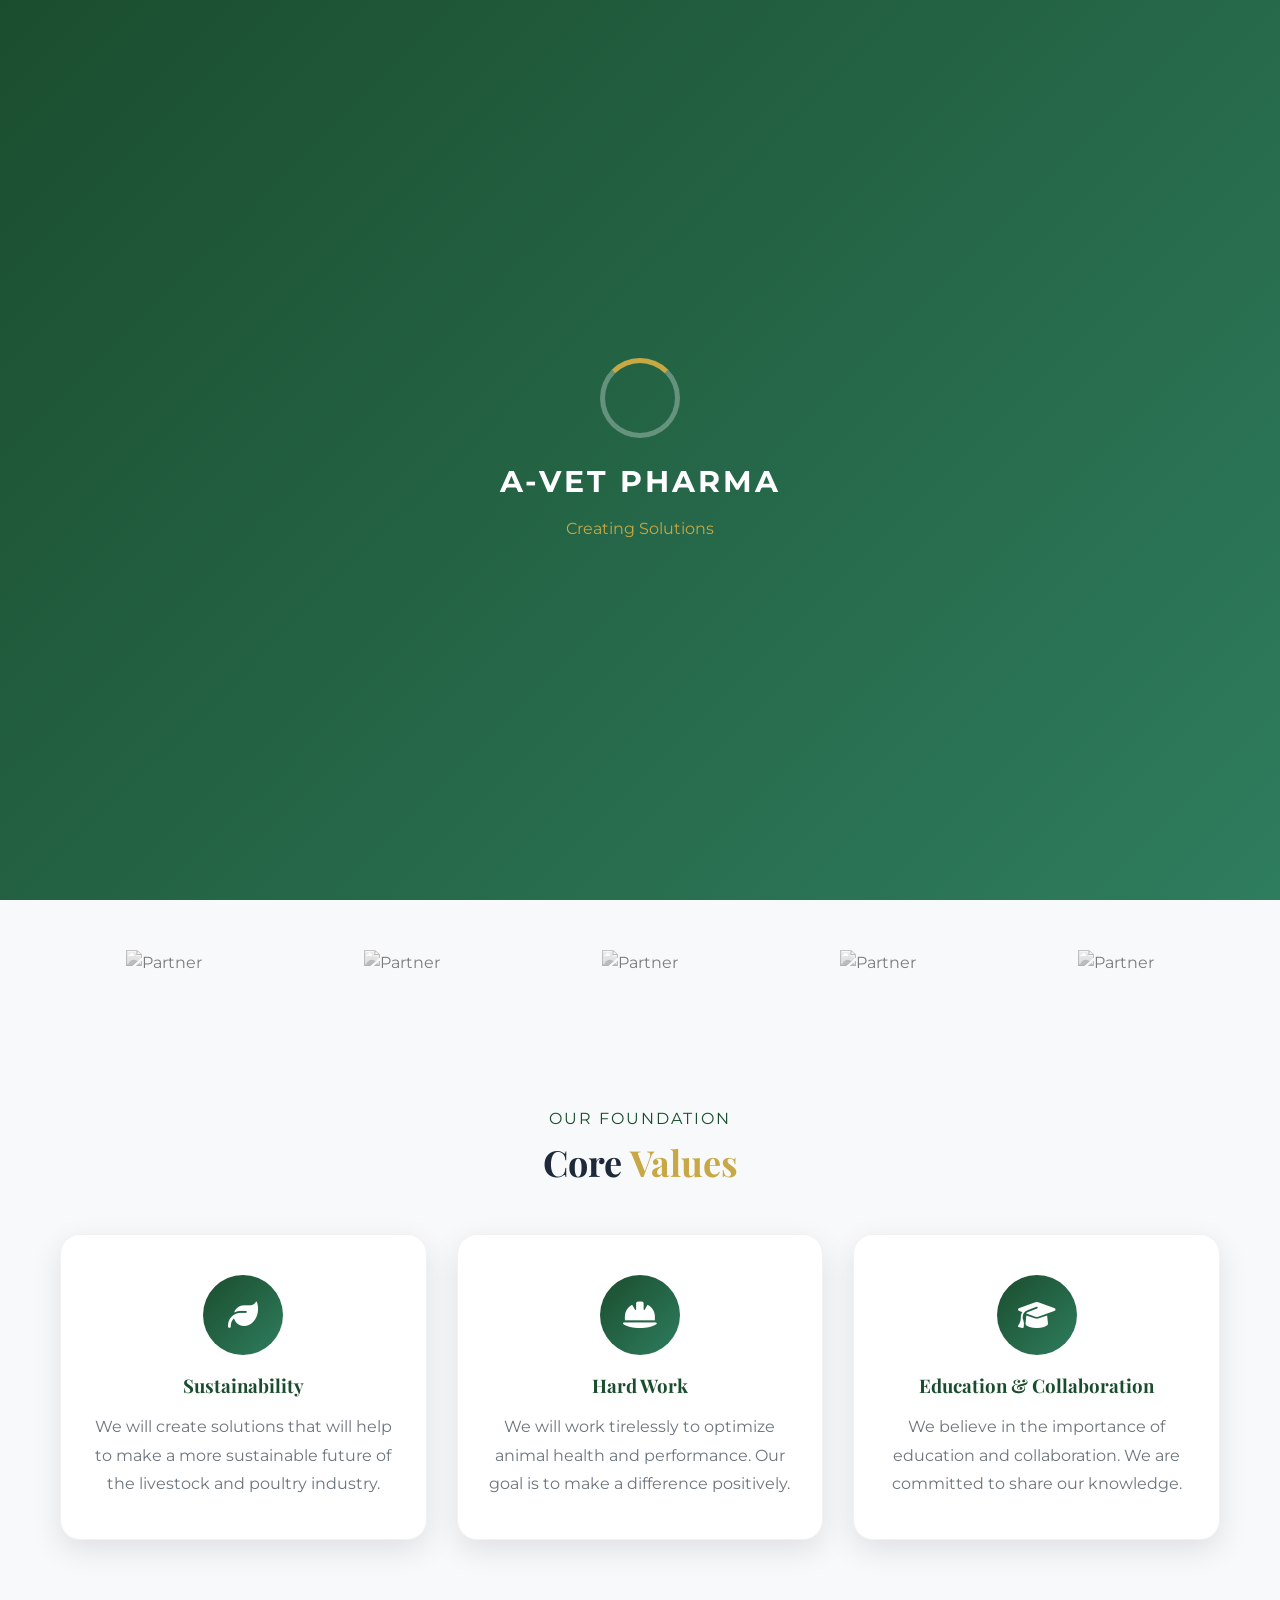
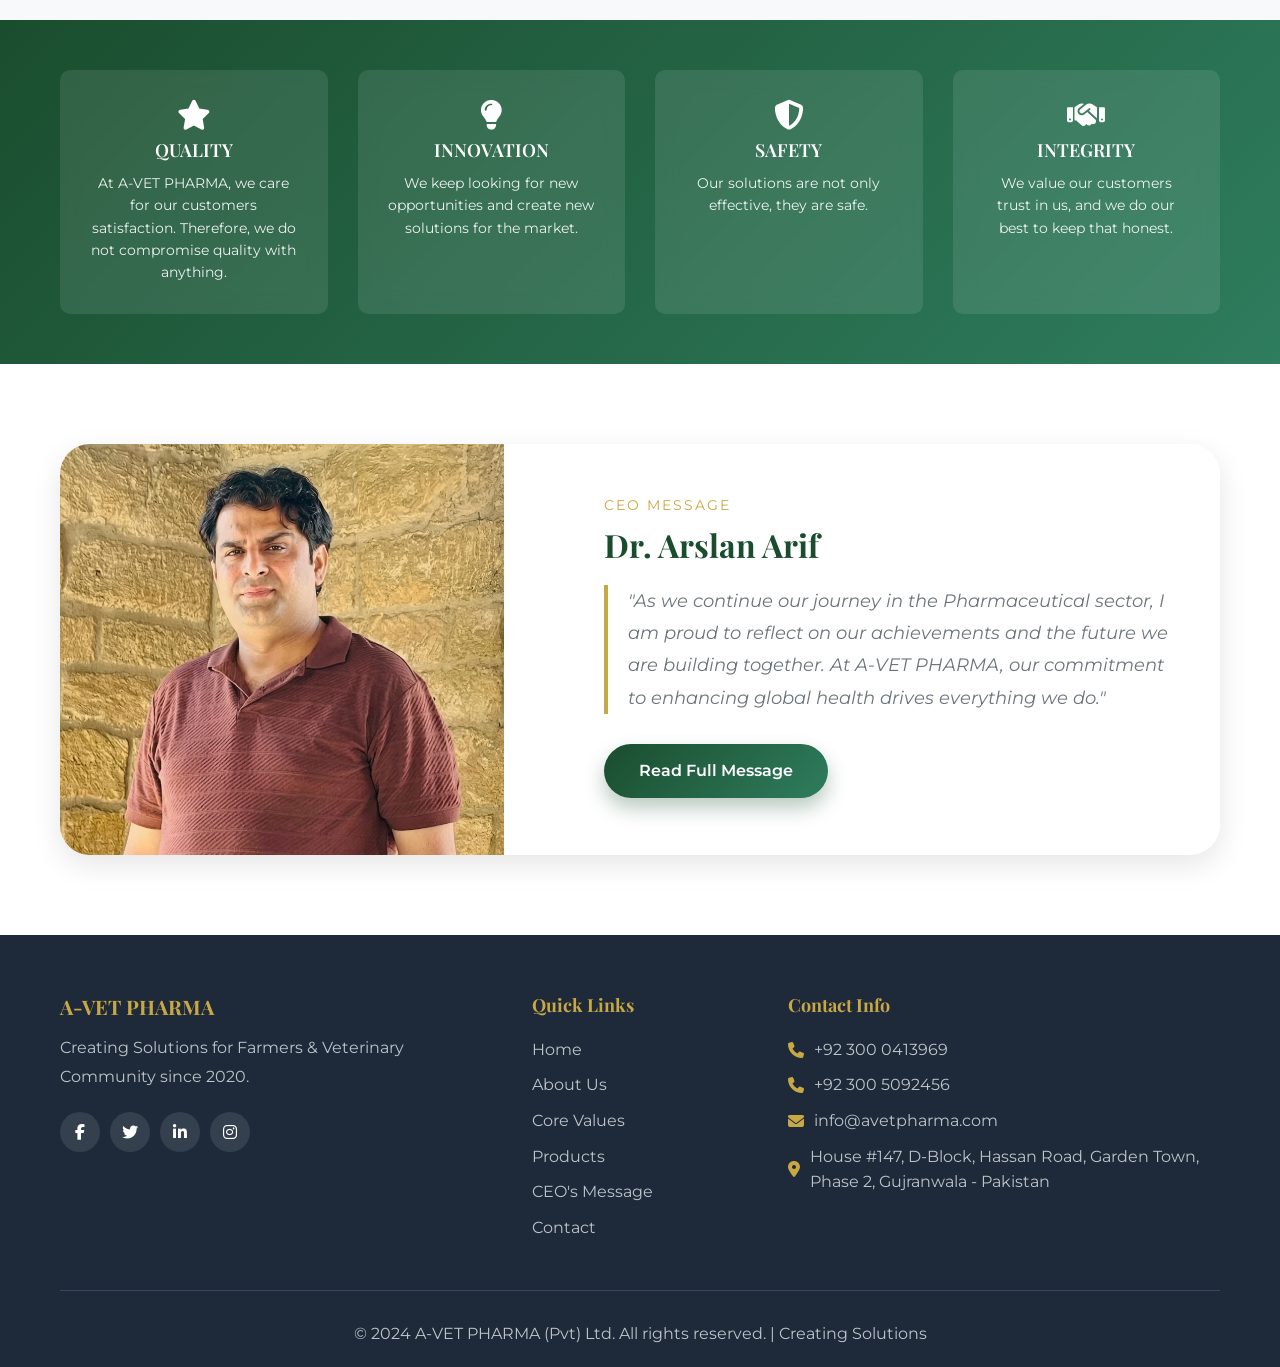
==== index.html @ 32de6b97 "upload" ====
<!DOCTYPE html>
<html lang="en">
<head>
    <meta charset="UTF-8">
    <meta name="viewport" content="width=device-width, initial-scale=1.0">
    <title>A-VET PHARMA-Creating Solutions</title>
    
    <!-- Font Awesome -->
    <link rel="stylesheet" href="https://cdnjs.cloudflare.com/ajax/libs/font-awesome/6.4.0/css/all.min.css">
    
    <!-- Google Fonts -->
    <link href="https://fonts.googleapis.com/css2?family=Montserrat:wght@300;400;500;600;700;800&family=Playfair+Display:wght@400;500;600;700&display=swap" rel="stylesheet">
    
    <!-- AOS Animation -->
    <link href="https://unpkg.com/aos@2.3.1/dist/aos.css" rel="stylesheet">
    
    <!-- Custom CSS -->
    <link rel="stylesheet" href="style.css">
</head>
<body>
    <!-- Preloader - Sirf 5 Second (Sirf Home Page Par) -->
    <div class="preloader" id="preloader">
        <div class="loader"></div>
        <div class="loader-text">A-VET PHARMA</div>
        <div class="loader-subtext">Creating Solutions</div>
    </div>

    <!-- Navigation -->
    <nav class="navbar">
        <div class="container">
            <div class="nav-wrapper">
                <a href="index.html" class="logo">
                    <span class="logo-text">A-VET</span>
                    <span class="logo-sub">PHARMA</span>
                </a>
                
                <ul class="nav-menu">
                    <li><a href="index.html" class="nav-link active">Home</a></li>
                    <li><a href="about.html" class="nav-link">About</a></li>
                    <li><a href="core-values.html" class="nav-link">Core Values</a></li>
                    <li><a href="products.html" class="nav-link">Products</a></li>
                    <li><a href="ceo-message.html" class="nav-link">CEO's Message</a></li>
                    <li><a href="contact.html" class="nav-link">Contact</a></li>
                </ul>
                
                <div class="nav-right">
                    <a href="contact.html" class="btn-nav">Get Started</a>
                    <div class="hamburger">
                        <span></span>
                        <span></span>
                        <span></span>
                    </div>
                </div>
            </div>
        </div>
    </nav>

    <!-- Hero Section -->
    <section class="hero">
        <div class="hero-overlay"></div>
        <div class="container">
            <div class="hero-content" data-aos="fade-up">
                <h5 class="hero-subtitle">Welcome to A-VET PHARMA</h5>
                <h1 class="hero-title">Creating <span class="highlight">Solutions</span> for Farmers & Veterinary Community</h1>
                <p class="hero-description">Since 2020, we are engaged in distribution of Veterinary Pharmaceuticals, providing quality products and efficient services to our customers.</p>
                
                <div class="hero-buttons">
                    <a href="about.html" class="btn btn-primary">Discover More</a>
                    <a href="contact.html" class="btn btn-outline">Contact Us</a>
                </div>
                
                
                
            <!-- changing My -->
            
            
        <div class="hero-stats">
    <!-- Established -->
    <div class="stat-item">
        <span class="stat-number">2020</span>
        <span class="stat-label">Established</span>
    </div>
    
    <!-- Products -->
    <div class="stat-item">
        <span class="stat-number">50+</span>
        <span class="stat-label">Products</span>
    </div>
    
    <!-- Clients - 3 in one row -->
    <div class="stat-item clients-row">
        <div class="clients-group">
            <div class="client-box">
                <i class="fas fa-truck"></i>
                <span class="client-text">Distributors</span>
            </div>
            <div class="client-box">
                <i class="fas fa-user"></i>
                <span class="client-text">Farmers</span>
            </div>
            <div class="client-box">
                <i class="fas fa-building"></i>
                <span class="client-text">Corporates</span>
            </div>
        </div>
        <span class="stat-label">Our Clients</span>
    </div>
</div>
        
                
             
            </div>
        </div>
    </section>

    <!-- Partners Section -->
    <section class="partners">
        <div class="container">
            <div class="partners-wrapper">
                <div class="partner-item"><img src="images (1).jpg" alt="Partner"></div>
                <div class="partner-item"><img src="download (5).jpeg" alt="Partner"></div>
                <div class="partner-item"><img src="images (2).jpeg" alt="Partner"></div>
                <div class="partner-item"><img src="images (3).jpeg" alt="Partner"></div>
                <div class="partner-item"><img src="download (5).jpeg" alt="Partner"></div>
            </div>
        </div>
    </section>

    <!-- Core Values Preview -->
    <section class="core-preview">
        <div class="container">
            <div class="section-header" data-aos="fade-up">
                <span class="section-subtitle">Our Foundation</span>
                <h2 class="section-title">Core <span class="highlight">Values</span></h2>
            </div>
            
            <div class="core-grid">
                <div class="core-card" data-aos="fade-up" data-aos-delay="100">
                    <div class="core-icon">
                        <i class="fas fa-leaf"></i>
                    </div>
                    <h3>Sustainability</h3>
                    <p>We will create solutions that will help to make a more sustainable future of the livestock and poultry industry.</p>
                </div>
                
                <div class="core-card" data-aos="fade-up" data-aos-delay="200">
                    <div class="core-icon">
                        <i class="fas fa-hard-hat"></i>
                    </div>
                    <h3>Hard Work</h3>
                    <p>We will work tirelessly to optimize animal health and performance. Our goal is to make a difference positively.</p>
                </div>
                
                <div class="core-card" data-aos="fade-up" data-aos-delay="300">
                    <div class="core-icon">
                        <i class="fas fa-graduation-cap"></i>
                    </div>
                    <h3>Education & Collaboration</h3>
                    <p>We believe in the importance of education and collaboration. We are committed to share our knowledge.</p>
                </div>
            </div>
        </div>
    </section>

    <!-- Pillars Section -->
    <section class="pillars">
        <div class="container">
            <div class="pillars-wrapper">
                <div class="pillar-item" data-aos="zoom-in">
                    <i class="fas fa-star"></i>
                    <h4>QUALITY</h4>
                    <p>At A-VET PHARMA, we care for our customers satisfaction. Therefore, we do not compromise quality with anything.</p>
                </div>
                <div class="pillar-item" data-aos="zoom-in" data-aos-delay="100">
                    <i class="fas fa-lightbulb"></i>
                    <h4>INNOVATION</h4>
                    <p>We keep looking for new opportunities and create new solutions for the market.</p>
                </div>
                <div class="pillar-item" data-aos="zoom-in" data-aos-delay="200">
                    <i class="fas fa-shield-alt"></i>
                    <h4>SAFETY</h4>
                    <p>Our solutions are not only effective, they are safe.</p>
                </div>
                <div class="pillar-item" data-aos="zoom-in" data-aos-delay="300">
                    <i class="fas fa-handshake"></i>
                    <h4>INTEGRITY</h4>
                    <p>We value our customers trust in us, and we do our best to keep that honest.</p>
                </div>
            </div>
        </div>
    </section>

    <!-- CEO Message Preview -->
    <section class="ceo-preview">
        <div class="container">
            <div class="ceo-wrapper">
                <div class="ceo-image" data-aos="fade-right">
                    <img  src="Dr.Arslan Hd.jpg" alt="Dr. Arslan Arif">
                </div>
                
                <div class="ceo-content" data-aos="fade-left">
                    <span class="ceo-tag">CEO MESSAGE</span>
                    <h2>Dr. Arslan Arif</h2>
                    <p class="ceo-quote">"As we continue our journey in the Pharmaceutical sector, I am proud to reflect on our achievements and the future we are building together. At A-VET PHARMA, our commitment to enhancing global health drives everything we do."</p>
                    <a href="ceo-message.html" class="btn btn-primary">Read Full Message</a>
                </div>
            </div>
        </div>
    </section>

    <!-- Footer -->
    <footer class="footer">
        <div class="container">
            <div class="footer-grid">
                <div class="footer-about">
                    <h3>A-VET PHARMA</h3>
                    <p>Creating Solutions for Farmers & Veterinary Community since 2020.</p>
                    <div class="social-links">
                        <a href="#"><i class="fab fa-facebook-f"></i></a>
                        <a href="#"><i class="fab fa-twitter"></i></a>
                        <a href="#"><i class="fab fa-linkedin-in"></i></a>
                        <a href="#"><i class="fab fa-instagram"></i></a>
                    </div>
                </div>
                
                <div class="footer-links">
                    <h4>Quick Links</h4>
                    <ul>
                        <li><a href="index.html">Home</a></li>
                        <li><a href="about.html">About Us</a></li>
                        <li><a href="core-values.html">Core Values</a></li>
                        <li><a href="products.html">Products</a></li>
                        <li><a href="ceo-message.html">CEO's Message</a></li>
                        <li><a href="contact.html">Contact</a></li>
                    </ul>
                </div>
                
                <div class="footer-contact">
                    <h4>Contact Info</h4>
                    <p><i class="fas fa-phone"></i> +92 300 0413969</p>
                    <p><i class="fas fa-phone"></i> +92 300 5092456</p>
                    <p><i class="fas fa-envelope"></i> info@avetpharma.com</p>
                    <p><i class="fas fa-map-marker-alt"></i> House #147, D-Block, Hassan Road, Garden Town, Phase 2, Gujranwala - Pakistan</p>
                </div>
            </div>
            
            <div class="footer-bottom">
                <p>&copy; 2024 A-VET PHARMA (Pvt) Ltd. All rights reserved. | Creating Solutions</p>
            </div>
        </div>
    </footer>

    <!-- Back to Top -->
    <button class="back-to-top" id="backToTop">
        <i class="fas fa-arrow-up"></i>
    </button>

    <!-- Scripts -->
    <script src="https://unpkg.com/aos@2.3.1/dist/aos.js"></script>
    <script src="script.js"></script>
</body>
</html>
---- style.css ----
/* ===== RESET & VARIABLES ===== */
* {
    margin: 0;
    padding: 0;
    box-sizing: border-box;
}

:root {
    --primary: #1a4d2e;
    --primary-light: #2e7d5e;
    --secondary: #c7a844;
    --accent: #e8b86b;
    --dark: #1e2a3a;
    --light: #f8f9fa;
    --gray: #6c757d;
    --white: #ffffff;
    --shadow: 0 10px 30px rgba(0,0,0,0.1);
    --shadow-hover: 0 20px 40px rgba(26, 77, 46, 0.2);
    --gradient: linear-gradient(135deg, #1a4d2e, #2e7d5e);
}

html {
    scroll-behavior: smooth;
    font-size: 62.5%;
}

body {
    font-family: 'Montserrat', sans-serif;
    font-size: 1.6rem;
    line-height: 1.6;
    color: var(--dark);
    overflow-x: hidden;
}

.container {
    max-width: 1200px;
    margin: 0 auto;
    padding: 0 2rem;
}

h1, h2, h3, h4, h5, h6 {
    font-family: 'Playfair Display', serif;
    font-weight: 700;
    line-height: 1.2;
}

.highlight {
    color: var(--secondary);
    position: relative;
    display: inline-block;
}

/* ===== PRELOADER - SIRF HOME PAGE PAR ===== */
.preloader {
    position: fixed;
    top: 0;
    left: 0;
    width: 100%;
    height: 100%;
    background: var(--gradient);
    display: flex;
    justify-content: center;
    align-items: center;
    flex-direction: column;
    z-index: 9999;
    transition: opacity 0.5s, visibility 0.5s;
}

.preloader.fade-out {
    opacity: 0;
    visibility: hidden;
}

.loader {
    width: 80px;
    height: 80px;
    border: 5px solid rgba(255,255,255,0.3);
    border-top-color: var(--secondary);
    border-radius: 50%;
    animation: spin 1s linear infinite;
    margin-bottom: 2rem;
}

.loader-text {
    font-size: 3rem;
    font-weight: 700;
    color: var(--white);
    letter-spacing: 3px;
    text-transform: uppercase;
}

.loader-subtext {
    font-size: 1.6rem;
    color: var(--secondary);
    margin-top: 1rem;
}

@keyframes spin {
    to { transform: rotate(360deg); }
}

/* ===== BUTTONS ===== */
.btn {
    display: inline-block;
    padding: 1.4rem 3.5rem;
    border-radius: 50px;
    font-size: 1.6rem;
    font-weight: 600;
    text-decoration: none;
    transition: all 0.3s;
    border: none;
    cursor: pointer;
    position: relative;
    overflow: hidden;
    z-index: 1;
}

.btn::before {
    content: '';
    position: absolute;
    top: 0;
    left: -100%;
    width: 100%;
    height: 100%;
    background: rgba(255,255,255,0.2);
    transition: left 0.5s;
    z-index: -1;
}

.btn:hover::before {
    left: 100%;
}

.btn-primary {
    background: var(--gradient);
    color: var(--white);
    box-shadow: 0 10px 20px rgba(26, 77, 46, 0.3);
}

.btn-primary:hover {
    transform: translateY(-3px);
    box-shadow: 0 15px 30px rgba(26, 77, 46, 0.4);
}

.btn-outline {
    background: transparent;
    color: var(--dark);
    border: 2px solid var(--primary);
}

.btn-outline:hover {
    background: var(--primary);
    color: var(--white);
    transform: translateY(-3px);
}

.btn-nav {
    padding: 1rem 2.5rem;
    background: var(--primary);
    color: var(--white);
    border-radius: 50px;
    text-decoration: none;
    font-weight: 600;
    transition: 0.3s;
}

.btn-nav:hover {
    background: var(--primary-light);
    transform: translateY(-2px);
    box-shadow: var(--shadow);
}

.btn-whatsapp {
    background: #25d366;
    color: var(--white);
}

.btn-whatsapp:hover {
    background: #128c7e;
}

/* ===== NAVBAR ===== */
.navbar {
    position: fixed;
    top: 0;
    left: 0;
    width: 100%;
    background: var(--white);
    box-shadow: var(--shadow);
    z-index: 1000;
    padding: 1.5rem 0;
}

.nav-wrapper {
    display: flex;
    justify-content: space-between;
    align-items: center;
}

.logo {
    display: flex;
    flex-direction: column;
    line-height: 1.2;
    text-decoration: none;
}

.logo-text {
    font-size: 2.4rem;
    font-weight: 800;
    color: var(--primary);
    letter-spacing: 1px;
}

.logo-sub {
    font-size: 1.2rem;
    color: var(--secondary);
    letter-spacing: 2px;
}

.nav-menu {
    display: flex;
    list-style: none;
    gap: 3rem;
}

.nav-link {
    color: var(--dark);
    text-decoration: none;
    font-weight: 600;
    font-size: 1.5rem;
    transition: color 0.3s;
    position: relative;
}

.nav-link::after {
    content: '';
    position: absolute;
    bottom: -5px;
    left: 0;
    width: 0;
    height: 2px;
    background: var(--gradient);
    transition: width 0.3s;
}

.nav-link:hover::after,
.nav-link.active::after {
    width: 100%;
}

.nav-link:hover,
.nav-link.active {
    color: var(--primary);
}

.nav-right {
    display: flex;
    align-items: center;
    gap: 2rem;
}

.hamburger {
    display: none;
    flex-direction: column;
    cursor: pointer;
}

.hamburger span {
    width: 25px;
    height: 3px;
    background: var(--dark);
    margin: 3px 0;
    transition: 0.3s;
}

/* ===== HERO SECTION ===== */
.hero {
    min-height: 100vh;
    display: flex;
    align-items: center;
    padding: 10rem 0 5rem;
    position: relative;
    background: linear-gradient(135deg, #1a4d2e 0%, #2e7d5e 100%);
    color: var(--white);
    text-align: center;
}

.hero-overlay {
    position: absolute;
    top: 0;
    left: 0;
    width: 100%;
    height: 100%;
    background: url('data:image/svg+xml,<svg xmlns="http://www.w3.org/2000/svg" viewBox="0 0 100 100" preserveAspectRatio="none"><path d="M0,0 L100,100 L0,100 Z" fill="rgba(255,255,255,0.05)"/></svg>');
    background-size: cover;
}

.hero-content {
    position: relative;
    max-width: 900px;
    margin: 0 auto;
}

.hero-subtitle {
    font-size: 1.8rem;
    color: var(--secondary);
    text-transform: uppercase;
    letter-spacing: 2px;
    margin-bottom: 1.5rem;
    display: inline-block;
    padding: 0.5rem 2rem;
    background: rgba(255,255,255,0.1);
    border-radius: 50px;
}

.hero-title {
    font-size: 5.5rem;
    font-weight: 700;
    margin-bottom: 2rem;
    line-height: 1.2;
}

.hero-title .highlight {
    color: var(--secondary);
}

.hero-description {
    font-size: 1.8rem;
    margin-bottom: 3rem;
    opacity: 0.9;
    max-width: 700px;
    margin-left: auto;
    margin-right: auto;
}

.hero-buttons {
    display: flex;
    gap: 2rem;
    justify-content: center;
    margin-bottom: 5rem;
    flex-wrap: wrap;
}

.hero-stats {
    display: flex;
    justify-content: center;
    gap: 5rem;
    flex-wrap: wrap;
}

.stat-item {
    text-align: center;
}

.stat-number {
    font-size: 4rem;
    font-weight: 700;
    color: var(--secondary);
    display: block;
    line-height: 1;
}

.stat-label {
    font-size: 1.4rem;
    opacity: 0.9;
}

/* ===== PARTNERS SECTION ===== */
.partners {
    padding: 5rem 0;
    background: var(--light);
}

.partners-wrapper {
    display: flex;
    justify-content: space-around;
    align-items: center;
    flex-wrap: wrap;
    gap: 3rem;
}

.partner-item {
    opacity: 0.6;
    transition: opacity 0.3s;
    filter: grayscale(100%);
}

.partner-item:hover {
    opacity: 1;
    filter: grayscale(0);
}

/* ===== SECTION HEADER ===== */
.section-header {
    text-align: center;
    margin-bottom: 5rem;
}

.section-subtitle {
    font-size: 1.6rem;
    color: var(--primary);
    text-transform: uppercase;
    letter-spacing: 2px;
    margin-bottom: 1rem;
    display: block;
}

.section-title {
    font-size: 3.6rem;
    font-weight: 700;
    margin-bottom: 1.5rem;
}

.section-description {
    font-size: 1.8rem;
    color: var(--gray);
    max-width: 700px;
    margin: 0 auto;
}

/* ===== CORE VALUES ===== */
.core-preview {
    padding: 8rem 0;
    background: var(--light);
}

.core-grid {
    display: grid;
    grid-template-columns: repeat(3, 1fr);
    gap: 3rem;
}

.core-card {
    background: var(--white);
    padding: 4rem 3rem;
    border-radius: 20px;
    text-align: center;
    box-shadow: var(--shadow);
    transition: all 0.3s;
    border: 1px solid rgba(0,0,0,0.05);
}

.core-card:hover {
    transform: translateY(-10px);
    box-shadow: var(--shadow-hover);
}

.core-icon {
    width: 80px;
    height: 80px;
    background: var(--gradient);
    border-radius: 50%;
    display: flex;
    align-items: center;
    justify-content: center;
    margin: 0 auto 2rem;
    color: var(--white);
    font-size: 3rem;
}

.core-card h3 {
    margin-bottom: 1.5rem;
    color: var(--primary);
}

.core-card p {
    color: var(--gray);
    line-height: 1.8;
}

/* ===== PILLARS ===== */
.pillars {
    padding: 5rem 0;
    background: var(--gradient);
    color: var(--white);
}

.pillars-wrapper {
    display: grid;
    grid-template-columns: repeat(4, 1fr);
    gap: 3rem;
    text-align: center;
}

.pillar-item {
    padding: 3rem;
    background: rgba(255,255,255,0.1);
    border-radius: 10px;
    backdrop-filter: blur(10px);
    transition: transform 0.3s;
}

.pillar-item:hover {
    transform: translateY(-5px);
    background: rgba(255,255,255,0.2);
}

.pillar-item i {
    font-size: 3rem;
    margin-bottom: 1rem;
}

.pillar-item h4 {
    font-size: 1.8rem;
    font-weight: 600;
    margin-bottom: 1rem;
}

.pillar-item p {
    font-size: 1.4rem;
    opacity: 0.9;
}

/* ===== CEO PREVIEW ===== */
.ceo-preview {
    padding: 8rem 0;
    
}

.ceo-wrapper {
    display: grid;
    grid-template-columns: 1fr 1.5fr;
    gap: 5rem;
    align-items: center;
    background: var(--white);
    border-radius: 30px;
    box-shadow: var(--shadow);
    overflow: hidden;
}

.ceo-image {
    height: 100%;
}

.ceo-image img {
    width: 100%;
    height: 100%;
    object-fit: cover;
}

.ceo-content {
    padding: 5rem;
}

.ceo-tag {
    font-size: 1.4rem;
    color: var(--secondary);
    text-transform: uppercase;
    letter-spacing: 2px;
    margin-bottom: 1rem;
    display: block;
}

.ceo-content h2 {
    font-size: 3.2rem;
    margin-bottom: 2rem;
    color: var(--primary);
}

.ceo-quote {
    font-size: 1.8rem;
    font-style: italic;
    color: var(--gray);
    margin-bottom: 3rem;
    line-height: 1.8;
    position: relative;
    padding-left: 2rem;
    border-left: 4px solid var(--secondary);
}

/* ===== PAGE HEADER ===== */
.page-header {
    padding: 15rem 0 5rem;
    background: var(--gradient);
    color: var(--white);
    text-align: center;
    position: relative;
    overflow: hidden;
}

.page-header::before {
    content: '';
    position: absolute;
    top: 0;
    left: 0;
    width: 100%;
    height: 100%;
    background: url('data:image/svg+xml,<svg xmlns="http://www.w3.org/2000/svg" viewBox="0 0 100 100" preserveAspectRatio="none"><path d="M0,0 L100,100 L0,100 Z" fill="rgba(255,255,255,0.05)"/></svg>');
    background-size: cover;
}

.page-header h1 {
    font-size: 4.5rem;
    margin-bottom: 1.5rem;
    position: relative;
}

.page-header p {
    font-size: 1.8rem;
    opacity: 0.9;
    position: relative;
}

/* ===== ABOUT PAGE ===== */
.about-main {
    padding: 8rem 0;
}

.about-grid {
    display: grid;
    grid-template-columns: 1fr 1fr;
    gap: 5rem;
    align-items: center;
}

.about-content h2 {
    font-size: 3.2rem;
    color: var(--primary);
    margin-bottom: 2rem;
}

.about-content p {
    color: var(--gray);
    margin-bottom: 2rem;
    line-height: 1.8;
}

.about-highlight {
    background: var(--light);
    padding: 3rem;
    border-radius: 20px;
    margin: 3rem 0;
    position: relative;
}

.about-highlight i {
    font-size: 4rem;
    color: var(--secondary);
    opacity: 0.2;
    position: absolute;
    top: 2rem;
    left: 2rem;
}

.about-highlight p {
    font-size: 1.8rem;
    font-style: italic;
    margin: 0;
    position: relative;
    z-index: 1;
}

.about-image img {
    width: 100%;
    border-radius: 20px;
    box-shadow: var(--shadow-hover);
}

/* ===== CORE VALUES PAGE ===== */
.core-values-full {
    padding: 8rem 0;
}

.core-grid-full {
    display: grid;
    grid-template-columns: repeat(3, 1fr);
    gap: 3rem;
    margin-bottom: 5rem;
}

.core-card-large {
    height: 300px;
    perspective: 1000px;
}

.core-card-inner {
    position: relative;
    width: 100%;
    height: 100%;
    text-align: center;
    transition: transform 0.8s;
    transform-style: preserve-3d;
    cursor: pointer;
}

.core-card-large:hover .core-card-inner {
    transform: rotateY(180deg);
}

.core-front, .core-back {
    position: absolute;
    width: 100%;
    height: 100%;
    backface-visibility: hidden;
    border-radius: 20px;
    padding: 3rem;
    display: flex;
    flex-direction: column;
    justify-content: center;
    align-items: center;
    box-shadow: var(--shadow);
}

.core-front {
    background: var(--white);
}

.core-front i {
    font-size: 5rem;
    color: var(--primary);
    margin-bottom: 2rem;
}

.core-front h3 {
    color: var(--primary);
}

.core-back {
    background: var(--gradient);
    color: var(--white);
    transform: rotateY(180deg);
}

.core-back p {
    line-height: 1.8;
}

/* ===== PILLARS PAGE ===== */
.pillars-section {
    padding: 8rem 0;
    background: var(--light);
}

.pillars-grid {
    display: grid;
    grid-template-columns: repeat(4, 1fr);
    gap: 3rem;
}

.pillar-card {
    background: var(--white);
    padding: 4rem 3rem;
    border-radius: 20px;
    text-align: center;
    box-shadow: var(--shadow);
    transition: 0.3s;
}

.pillar-card:hover {
    transform: translateY(-10px);
    box-shadow: var(--shadow-hover);
}

.pillar-icon {
    width: 80px;
    height: 80px;
    background: var(--gradient);
    border-radius: 50%;
    display: flex;
    align-items: center;
    justify-content: center;
    margin: 0 auto 2rem;
    color: var(--white);
    font-size: 3rem;
}

.pillar-card h3 {
    color: var(--primary);
    margin-bottom: 1.5rem;
}

.pillar-card p {
    color: var(--gray);
}

/* ===== PRODUCTS PAGE ===== */
.products-section {
    padding: 8rem 0;
}

.products-grid {
    display: grid;
    grid-template-columns: repeat(auto-fit, minmax(300px, 1fr));
    gap: 3rem;
}

.product-card {
    background: var(--white);
    border-radius: 20px;
    overflow: hidden;
    box-shadow: var(--shadow);
    transition: 0.3s;
    border: 1px solid rgba(0,0,0,0.05);
}

.product-card:hover {
    transform: translateY(-10px);
    box-shadow: var(--shadow-hover);
}

.product-image {
    height: 200px;
    background: linear-gradient(135deg, #f5f5f5, #e0e0e0);
    display: flex;
    align-items: center;
    justify-content: center;
}

.product-image i {
    font-size: 6rem;
    color: var(--primary);
    opacity: 0.5;
}

.product-info {
    padding: 2.5rem;
    text-align: center;
}

.product-info h3 {
    font-size: 2rem;
    margin-bottom: 0.5rem;
    color: var(--primary);
}

.product-category {
    color: var(--secondary);
    font-weight: 600;
    margin-bottom: 1rem;
    font-size: 1.4rem;
    text-transform: uppercase;
    letter-spacing: 1px;
}

.product-desc {
    color: var(--gray);
    margin-bottom: 1.5rem;
    line-height: 1.6;
}

.btn-inquiry {
    width: 100%;
    padding: 1.2rem;
    background: var(--gradient);
    color: var(--white);
    border: none;
    border-radius: 10px;
    font-size: 1.6rem;
    font-weight: 600;
    cursor: pointer;
    transition: 0.3s;
}

.btn-inquiry:hover {
    transform: translateY(-2px);
    box-shadow: 0 10px 20px rgba(26, 77, 46, 0.3);
}

/* ===== CEO MESSAGE PAGE ===== */
.ceo-message-full {
    padding: 8rem 0;
}

.ceo-container {
    display: grid;
    grid-template-columns: 1fr 2fr;
    gap: 5rem;
    align-items: start;
}

.ceo-profile {
    text-align: center;
}

.ceo-profile img {
    width: 100%;
    max-width: 350px;
    border-radius: 20px;
    box-shadow: var(--shadow-hover);
    margin-bottom: 2rem;
}

.ceo-info h3 {
    font-size: 2.4rem;
    color: var(--primary);
    margin-bottom: 0.5rem;
}

.ceo-info p {
    color: var(--gray);
}

.ceo-message-content {
    position: relative;
    padding: 4rem;
    background: var(--light);
    border-radius: 30px;
}

.message-quote {
    position: absolute;
    top: 2rem;
    right: 2rem;
    font-size: 6rem;
    color: var(--secondary);
    opacity: 0.1;
}

.message-text {
    font-size: 1.8rem;
    line-height: 1.8;
    margin-bottom: 2rem;
    color: var(--dark);
}

.message-signature {
    margin-top: 4rem;
    padding-top: 2rem;
    border-top: 2px dashed var(--secondary);
}

.message-signature h4 {
    font-size: 2rem;
    color: var(--primary);
    margin: 1rem 0 0.5rem;
}

/* ===== CONTACT PAGE ===== */
.contact-cards-section {
    padding: 8rem 0 4rem;
}

.contact-cards-grid {
    display: grid;
    grid-template-columns: repeat(4, 1fr);
    gap: 3rem;
}

.contact-info-card {
    text-align: center;
    padding: 3rem;
    background: var(--white);
    border-radius: 20px;
    box-shadow: var(--shadow);
    transition: 0.3s;
}

.contact-info-card:hover {
    transform: translateY(-5px);
    box-shadow: var(--shadow-hover);
}

.contact-info-card i {
    font-size: 4rem;
    color: var(--primary);
    margin-bottom: 2rem;
}

.contact-info-card h3 {
    color: var(--primary);
    margin-bottom: 1rem;
}

.contact-info-card p {
    color: var(--gray);
    line-height: 1.8;
}

.contact-main {
    padding: 4rem 0 8rem;
}

.contact-grid {
    display: grid;
    grid-template-columns: 1fr 1fr;
    gap: 5rem;
}

.contact-form-wrapper {
    background: var(--white);
    padding: 4rem;
    border-radius: 20px;
    box-shadow: var(--shadow);
}

.contact-form-wrapper h2 {
    font-size: 2.8rem;
    color: var(--primary);
    margin-bottom: 1.5rem;
}

.contact-form-wrapper p {
    color: var(--gray);
    margin-bottom: 3rem;
}

.form-row {
    display: grid;
    grid-template-columns: 1fr 1fr;
    gap: 2rem;
    margin-bottom: 2rem;
}

.contact-form input,
.contact-form select,
.contact-form textarea {
    width: 100%;
    padding: 1.5rem;
    border: 2px solid #eee;
    border-radius: 10px;
    font-size: 1.6rem;
    transition: 0.3s;
    margin-bottom: 2rem;
}

.contact-form input:focus,
.contact-form select:focus,
.contact-form textarea:focus {
    outline: none;
    border-color: var(--primary);
}

.contact-map {
    border-radius: 20px;
    overflow: hidden;
    box-shadow: var(--shadow);
    height: 100%;
    min-height: 450px;
}

/* ===== WHATSAPP CONNECT ===== */
.whatsapp-connect {
    padding: 4rem 0 8rem;
}

.whatsapp-box {
    background: linear-gradient(135deg, #25d366, #128c7e);
    color: var(--white);
    padding: 6rem;
    border-radius: 30px;
    text-align: center;
    box-shadow: var(--shadow-hover);
}

.whatsapp-box i {
    font-size: 8rem;
    margin-bottom: 2rem;
}

.whatsapp-box h2 {
    font-size: 3.6rem;
    margin-bottom: 1.5rem;
}

.whatsapp-box p {
    font-size: 1.8rem;
    margin-bottom: 3rem;
    opacity: 0.9;
}

/* ===== WHATSAPP FLOAT ===== */
.whatsapp-float {
    position: fixed;
    bottom: 30px;
    right: 30px;
    width: 60px;
    height: 60px;
    background: #25d366;
    color: var(--white);
    border-radius: 50%;
    display: flex;
    align-items: center;
    justify-content: center;
    font-size: 3rem;
    box-shadow: 0 5px 20px rgba(37, 211, 102, 0.4);
    z-index: 99;
    transition: 0.3s;
    text-decoration: none;
}

.whatsapp-float:hover {
    transform: scale(1.1) rotate(360deg);
    background: #128c7e;
}

/* ===== BACK TO TOP ===== */
.back-to-top {
    position: fixed;
    bottom: 30px;
    left: 30px;
    width: 50px;
    height: 50px;
    background: var(--gradient);
    color: var(--white);
    border: none;
    border-radius: 10px;
    font-size: 2rem;
    cursor: pointer;
    opacity: 0;
    visibility: hidden;
    transition: 0.3s;
    z-index: 99;
    box-shadow: 0 5px 15px rgba(26, 77, 46, 0.3);
}

.back-to-top.show {
    opacity: 1;
    visibility: visible;
}

/* ===== FOOTER ===== */
.footer {
    background: var(--dark);
    color: var(--white);
    padding: 6rem 0 2rem;
}

.footer-grid {
    display: grid;
    grid-template-columns: 2fr 1fr 2fr;
    gap: 4rem;
    margin-bottom: 4rem;
}

.footer-about h3 {
    color: var(--secondary);
    margin-bottom: 1.5rem;
    font-size: 2rem;
}

.footer-about p {
    color: #bdc3c7;
    line-height: 1.8;
    margin-bottom: 2rem;
}

.social-links {
    display: flex;
    gap: 1rem;
}

.social-links a {
    width: 40px;
    height: 40px;
    background: rgba(255,255,255,0.1);
    border-radius: 50%;
    display: flex;
    align-items: center;
    justify-content: center;
    color: var(--white);
    text-decoration: none;
    transition: 0.3s;
}

.social-links a:hover {
    background: var(--secondary);
    transform: translateY(-3px);
}

.footer-links h4,
.footer-contact h4 {
    color: var(--secondary);
    margin-bottom: 2rem;
    font-size: 1.8rem;
}

.footer-links ul {
    list-style: none;
}

.footer-links li {
    margin-bottom: 1rem;
}

.footer-links a {
    color: #bdc3c7;
    text-decoration: none;
    transition: 0.3s;
}

.footer-links a:hover {
    color: var(--secondary);
    padding-left: 5px;
}

.footer-contact p {
    color: #bdc3c7;
    margin-bottom: 1rem;
    display: flex;
    align-items: center;
    gap: 1rem;
}

.footer-contact i {
    color: var(--secondary);
}

.footer-bottom {
    text-align: center;
    padding-top: 3rem;
    border-top: 1px solid #34495e;
    color: #bdc3c7;
}

/* ===== RESPONSIVE ===== */
@media (max-width: 1200px) {
    html {
        font-size: 55%;
    }
}

@media (max-width: 992px) {
    .hero-title {
        font-size: 4.5rem;
    }
    
    .hero-wrapper,
    .about-grid,
    .ceo-wrapper,
    .contact-grid,
    .ceo-container {
        grid-template-columns: 1fr;
    }
    
    .core-grid,
    .core-grid-full,
    .pillars-grid,
    .contact-cards-grid {
        grid-template-columns: repeat(2, 1fr);
    }
    
    .footer-grid {
        grid-template-columns: repeat(2, 1fr);
    }
    
    .ceo-image {
        max-height: 700px;

        
    }
}

@media (max-width: 768px) {
    .nav-menu {
        position: fixed;
        top: 8rem;
        left: -100%;
        width: 100%;
        height: calc(100vh - 8rem);
        background: var(--white);
        flex-direction: column;
        align-items: center;
        justify-content: center;
        transition: 0.3s;
        display: flex;
    }
    
    .nav-menu.active {
        left: 0;
    }
    
    .nav-list {
        flex-direction: column;
        align-items: center;
        gap: 3rem;
    }
    
    .hamburger {
        display: flex;
    }
    
    .hamburger.active span:nth-child(1) {
        transform: rotate(45deg) translate(8px, 8px);
    }
    
    .hamburger.active span:nth-child(2) {
        opacity: 0;
    }
    
    .hamburger.active span:nth-child(3) {
        transform: rotate(-45deg) translate(8px, -8px);
    }
    
    .hero-title {
        font-size: 3.5rem;
    }
    
    .hero-stats {
        flex-direction: column;
        gap: 2rem;
    }
    
    .core-grid,
    .core-grid-full,
    .pillars-grid,
    .contact-cards-grid,
    .footer-grid {
        grid-template-columns: 1fr;
    }
    
    .pillars-wrapper {
        grid-template-columns: repeat(2, 1fr);
    }
    
    .form-row {
        grid-template-columns: 1fr;
    }
    
    .whatsapp-box {
        padding: 4rem 2rem;
    }
    
    .whatsapp-box h2 {
        font-size: 2.8rem;
    }
}

@media (max-width: 480px) {
    html {
        font-size: 50%;
    }
    
    .hero-title {
        font-size: 2.8rem;
    }
    
    .hero-buttons {
        flex-direction: column;
    }
    
    .btn {
        width: 100%;
        text-align: center;
    }
    
    .pillars-wrapper {
        grid-template-columns: 1fr;
    }
}




/* My changing */


/* ===== ONE ROW CLIENTS DESIGN ===== */

/* Main stats container */
.hero-stats {
    display: flex;
    justify-content: space-between;
    align-items: center;
    gap: 30px;
    flex-wrap: nowrap;  /* Ek line mein rakhna */
    margin: 30px 0;
}

/* Each stat item */
.stat-item {
    text-align: center;
    min-width: 120px;
}

/* Clients row container */
.clients-row {
    min-width: 300px;
}

/* Clients group - 3 in one row */
.clients-group {
    display: flex;
    justify-content: center;
    align-items: center;
    gap: 20px;
    margin-bottom: 5px;
    flex-wrap: nowrap;  /* Ek line mein */
}

/* Individual client box */
.client-box {
    display: flex;
    flex-direction: column;
    align-items: center;
    gap: 3px;
    min-width: 70px;
}

/* Client icons */
.client-box i {
    font-size: 24px;
    color: var(--secondary);
    margin-bottom: 2px;
}

/* Client text */
.client-text {
    font-size: 12px;
    font-weight: 500;
    color: var(--white);
    text-transform: uppercase;
    letter-spacing: 0.5px;
}

/* Stat numbers */
.stat-number {
    font-size: 36px;
    font-weight: 700;
    color: var(--secondary);
    display: block;
    line-height: 1.1;
}

/* Stat labels */
.stat-label {
    font-size: 14px;
    color: var(--white);
    opacity: 0.9;
}

/* ===== RESPONSIVE FIXES ===== */

/* Tablet - thoda chhota */
@media (max-width: 992px) {
    .clients-group {
        gap: 15px;
    }
    
    .client-box i {
        font-size: 22px;
    }
    
    .client-text {
        font-size: 11px;
    }
}

/* Mobile - vertical ho jayega */
@media (max-width: 768px) {
    .hero-stats {
        flex-wrap: wrap;
        justify-content: center;
    }
    
    .clients-group {
        flex-wrap: wrap;
    }
}
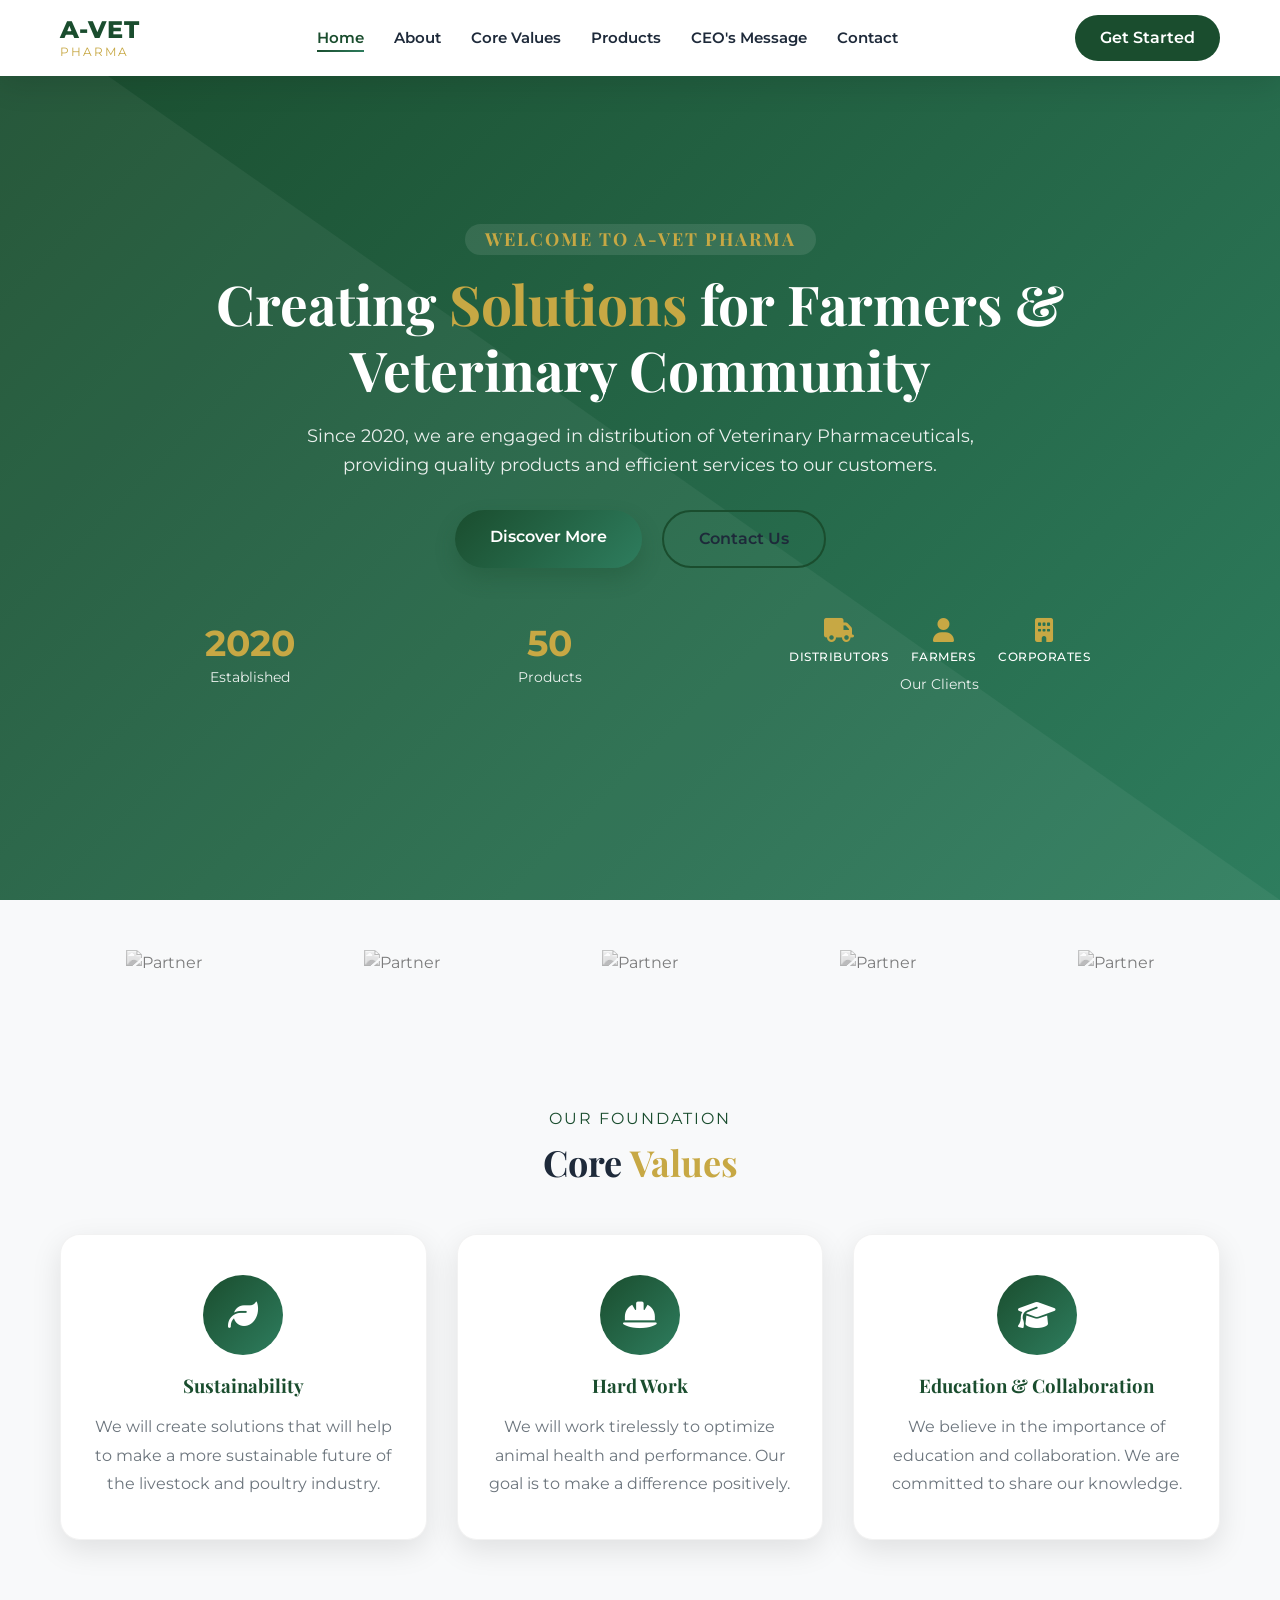
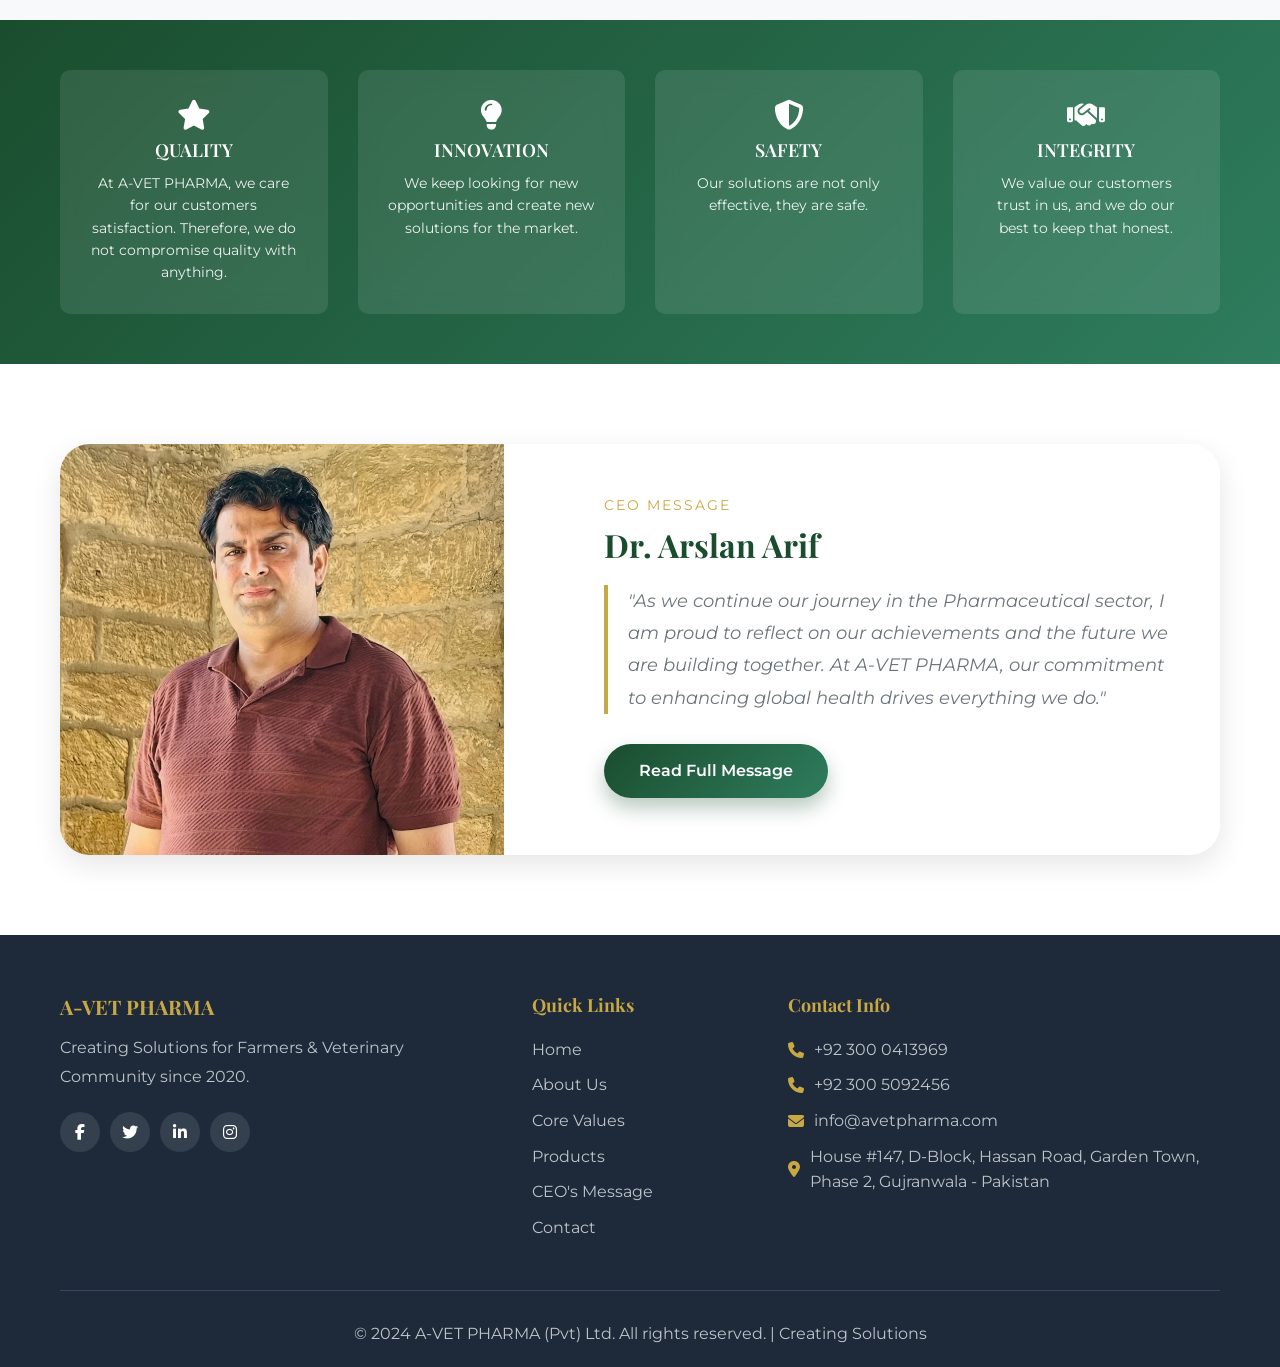
==== commit 5342a0db: "comment loader" ====
--- a/index.html
+++ b/index.html
@@ -19,11 +19,11 @@
 </head>
 <body>
     <!-- Preloader - Sirf 5 Second (Sirf Home Page Par) -->
-    <div class="preloader" id="preloader">
+    <!-- <div class="preloader" id="preloader">
         <div class="loader"></div>
         <div class="loader-text">A-VET PHARMA</div>
         <div class="loader-subtext">Creating Solutions</div>
-    </div>
+    </div> -->
 
     <!-- Navigation -->
     <nav class="navbar">
@@ -259,4 +259,4 @@
     <script src="https://unpkg.com/aos@2.3.1/dist/aos.js"></script>
     <script src="script.js"></script>
 </body>
-</html>+</html>
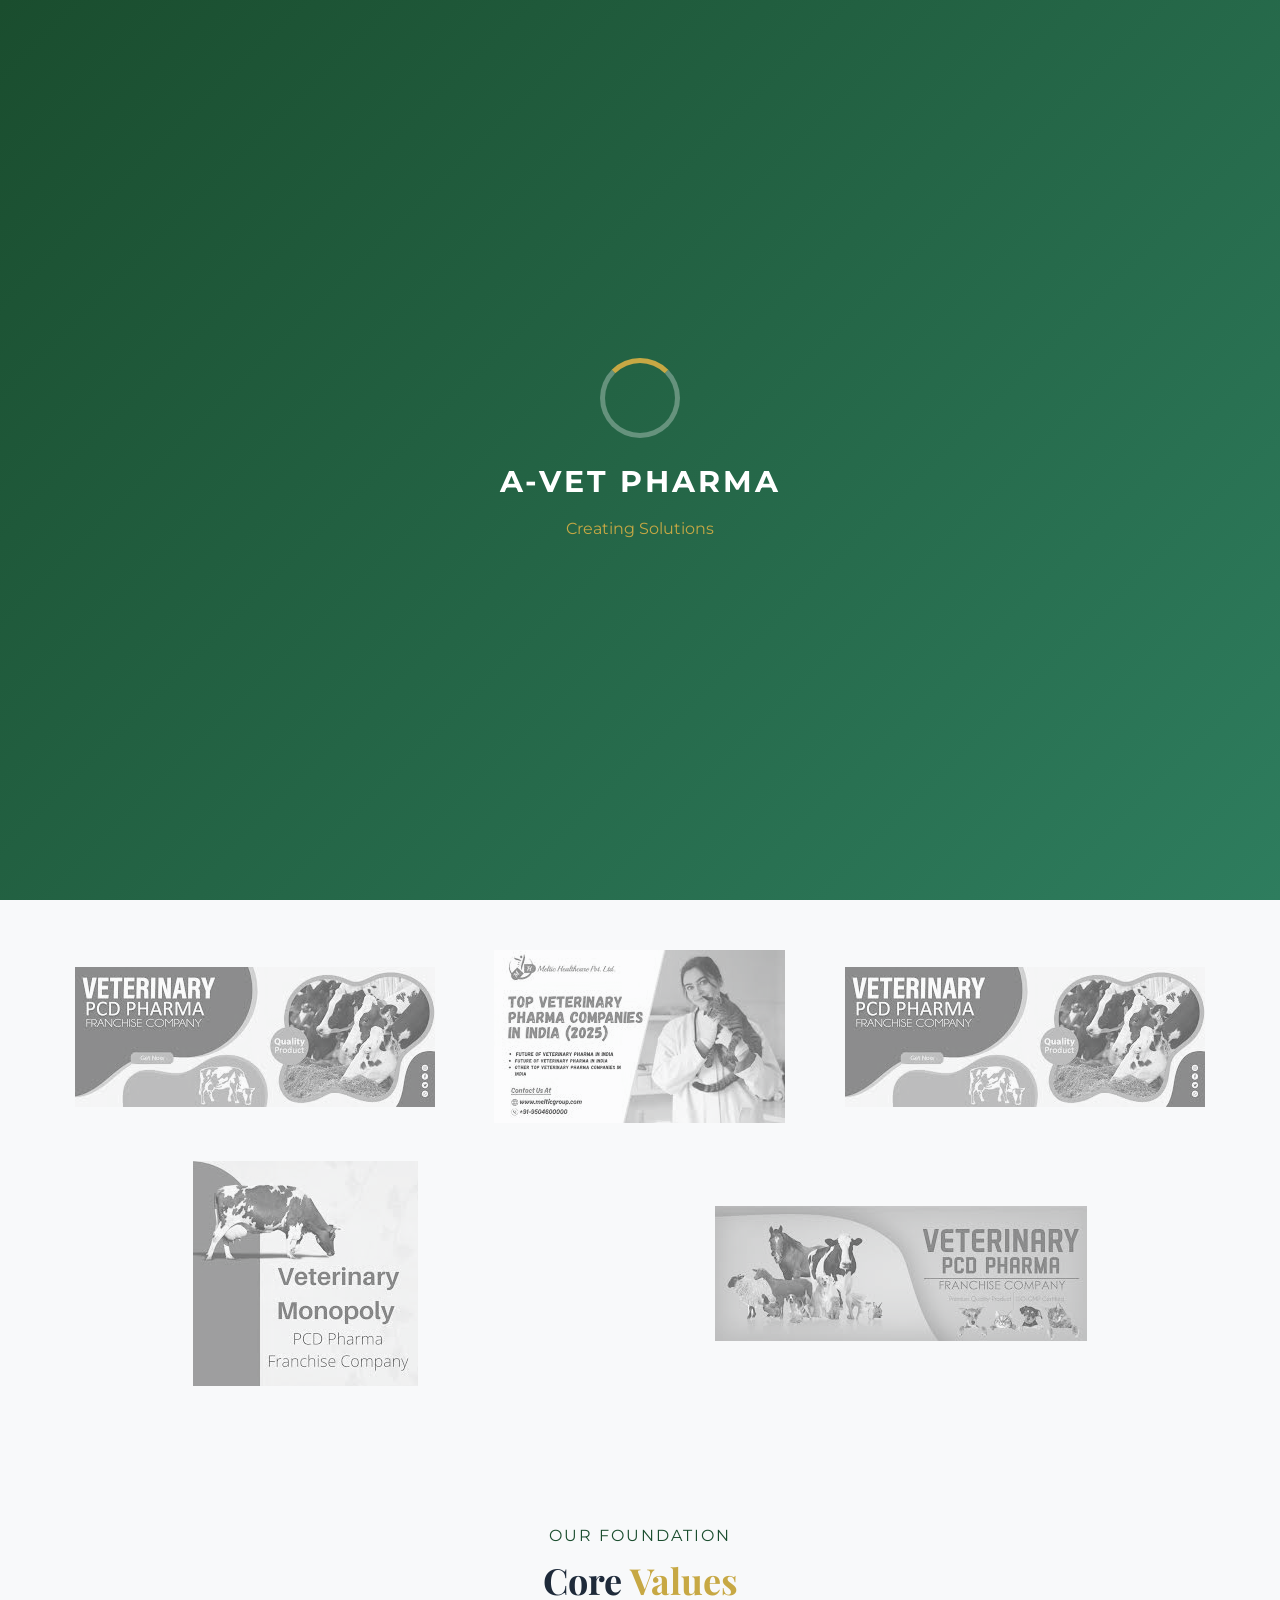
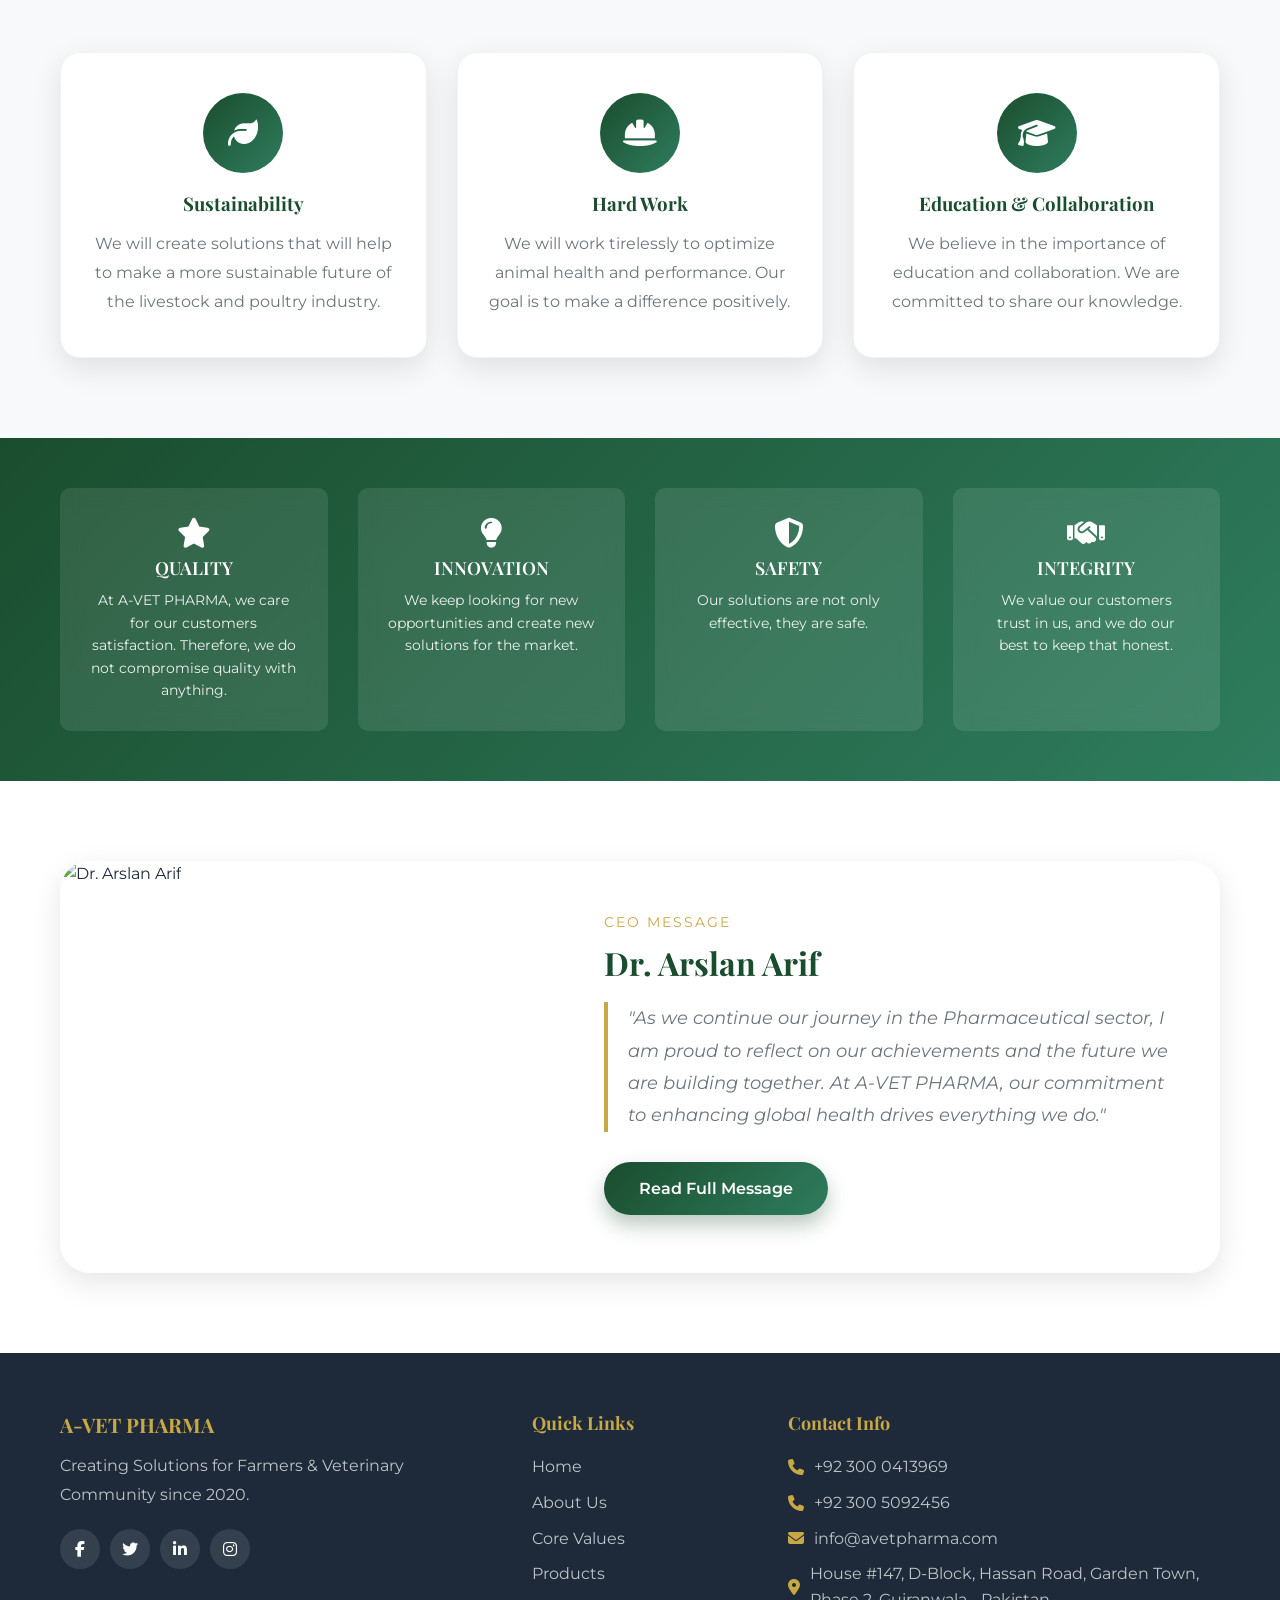
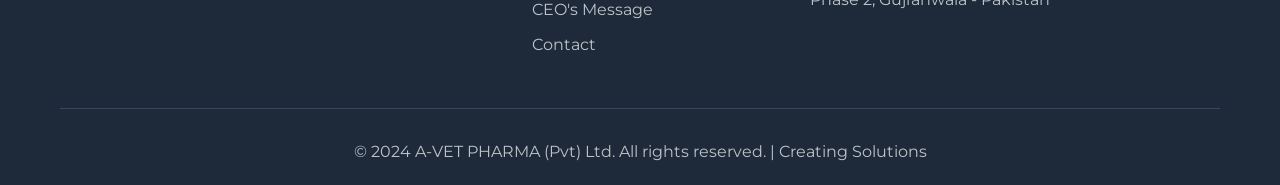
==== commit 10eff330: "Add files via upload" ====
--- a/index.html
+++ b/index.html
@@ -18,12 +18,14 @@
     <link rel="stylesheet" href="style.css">
 </head>
 <body>
+    
     <!-- Preloader - Sirf 5 Second (Sirf Home Page Par) -->
-    <!-- <div class="preloader" id="preloader">
-        <div class="loader"></div>
+    <div class="preloader" id="preloader"> 
+        <div  class="loader"></div>
         <div class="loader-text">A-VET PHARMA</div>
         <div class="loader-subtext">Creating Solutions</div>
-    </div> -->
+    </div>
+
 
     <!-- Navigation -->
     <nav class="navbar">
@@ -117,11 +119,11 @@
     <section class="partners">
         <div class="container">
             <div class="partners-wrapper">
-                <div class="partner-item"><img src="images (1).jpg" alt="Partner"></div>
-                <div class="partner-item"><img src="download (5).jpeg" alt="Partner"></div>
-                <div class="partner-item"><img src="images (2).jpeg" alt="Partner"></div>
-                <div class="partner-item"><img src="images (3).jpeg" alt="Partner"></div>
-                <div class="partner-item"><img src="download (5).jpeg" alt="Partner"></div>
+                <div class="partner-item"><img class="partner-image" src="images1.jpg" alt="Partner"></div>
+                <div class="partner-item"><img class="partner-image" src="images33.jpeg" alt="Partner"></div>
+                <div class="partner-item"><img class="partner-image" src="images1.jpg" alt="Partner"></div>
+                <div class="partner-item"><img class="partner-image" src="images0.jpeg" alt="Partner"></div>
+                <div class="partner-item"><img class="partner-image" src="images5.jpeg" alt="Partner"></div>
             </div>
         </div>
     </section>
@@ -195,7 +197,7 @@
         <div class="container">
             <div class="ceo-wrapper">
                 <div class="ceo-image" data-aos="fade-right">
-                    <img  src="Dr.Arslan Hd.jpg" alt="Dr. Arslan Arif">
+                    <img  src="arslanarif.jpg" alt="Dr. Arslan Arif">
                 </div>
                 
                 <div class="ceo-content" data-aos="fade-left">
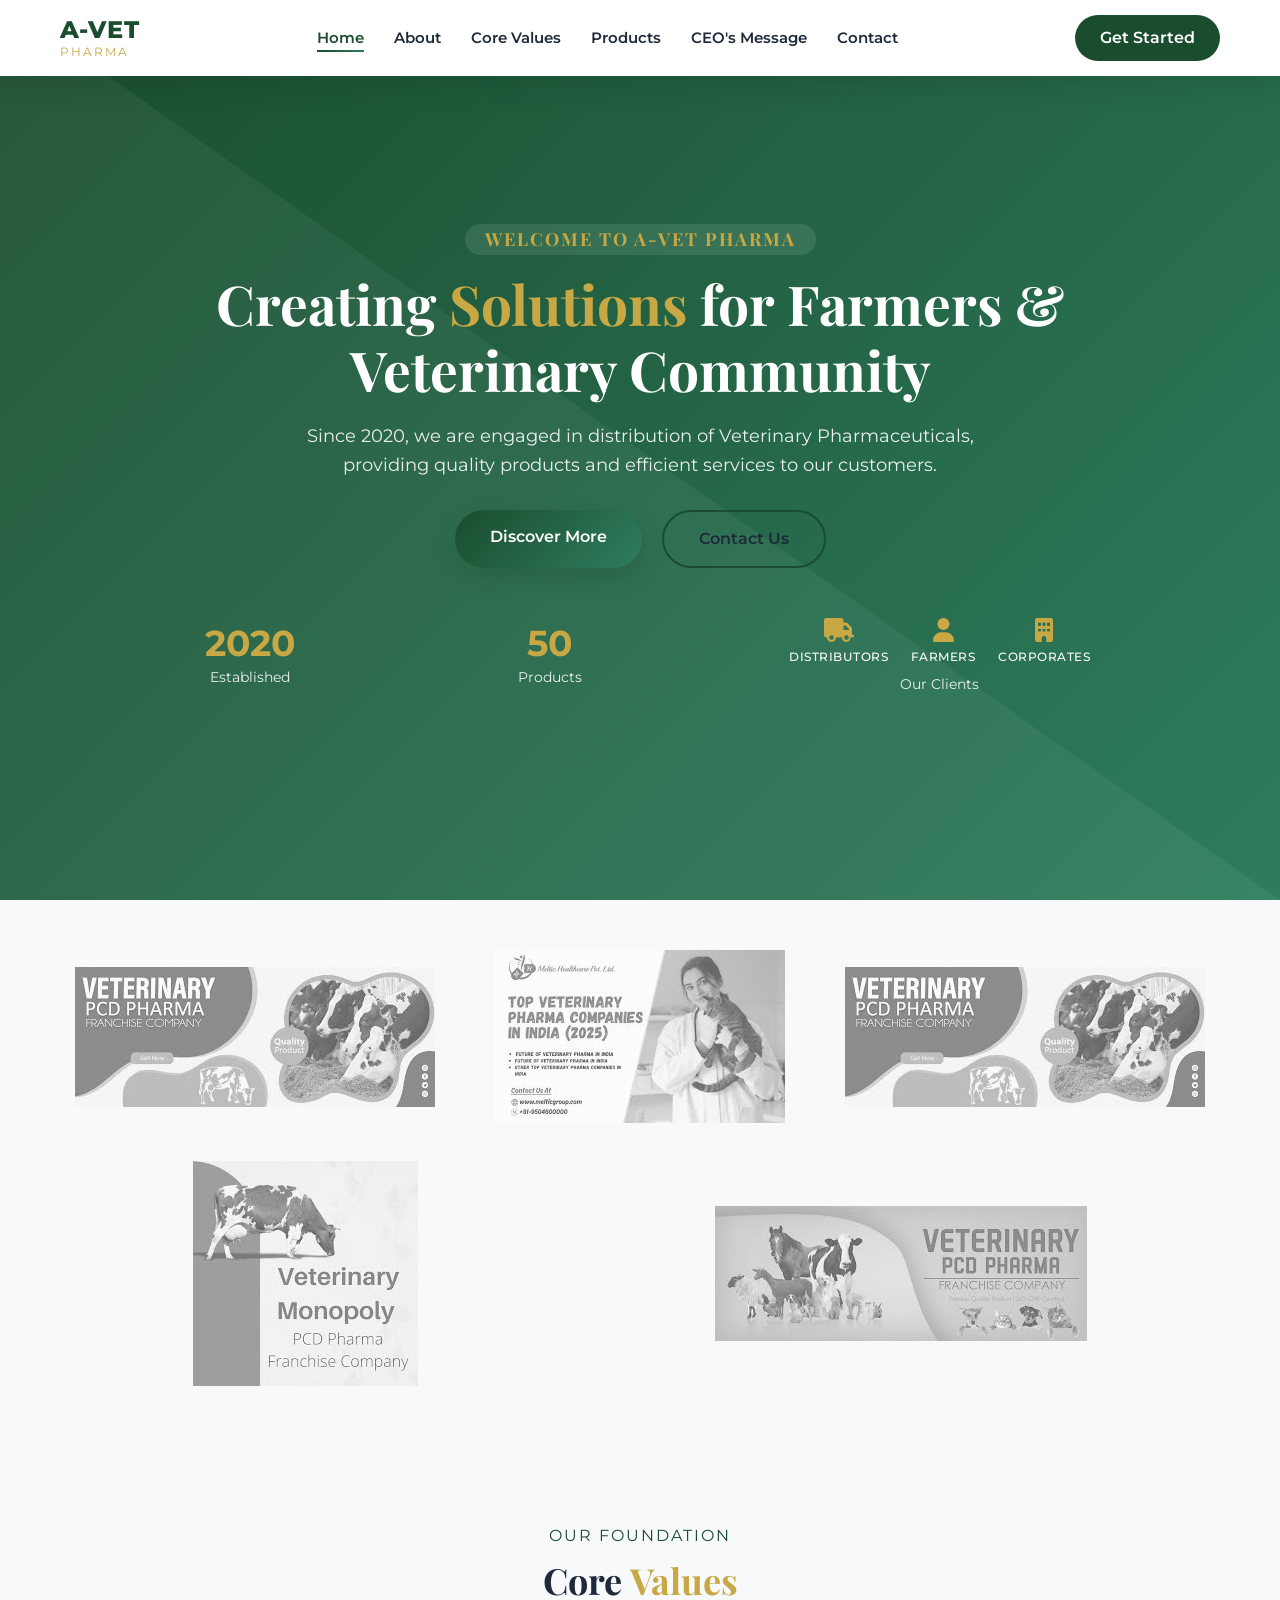
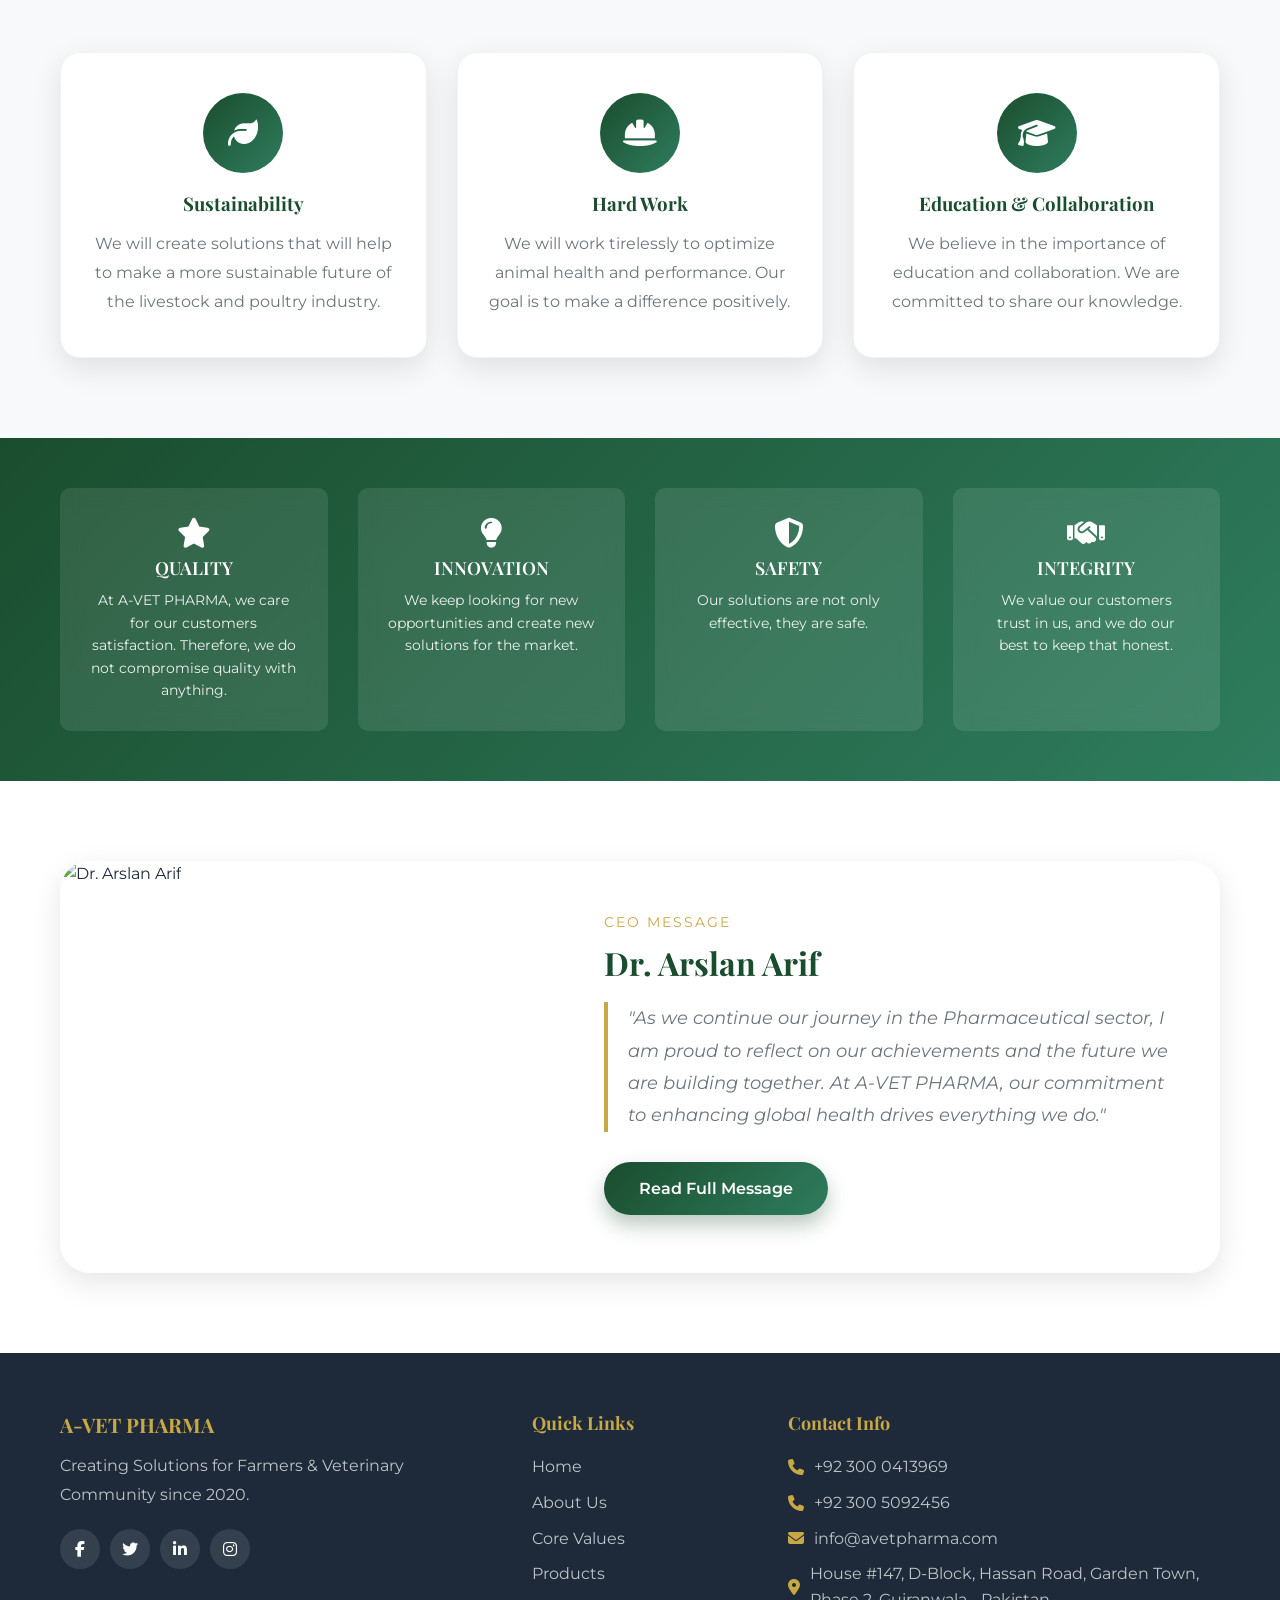
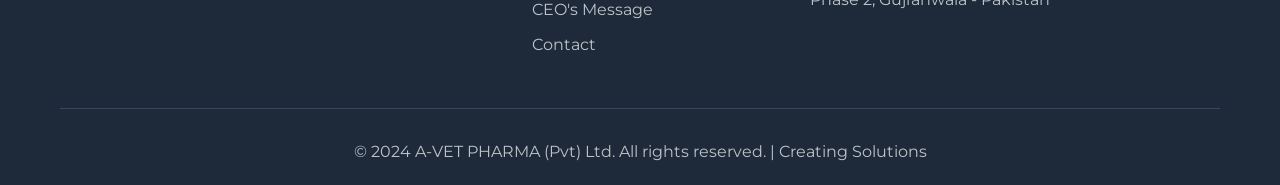
==== commit 4569d5ed: "Comment loader" ====
--- a/index.html
+++ b/index.html
@@ -19,7 +19,7 @@
 </head>
 <body>
     
-    <!-- Preloader - Sirf 5 Second (Sirf Home Page Par) -->
+    <!-- Preloader - Sirf 5 Second (Sirf Home Page Par) 
     <div class="preloader" id="preloader"> 
         <div  class="loader"></div>
         <div class="loader-text">A-VET PHARMA</div>
